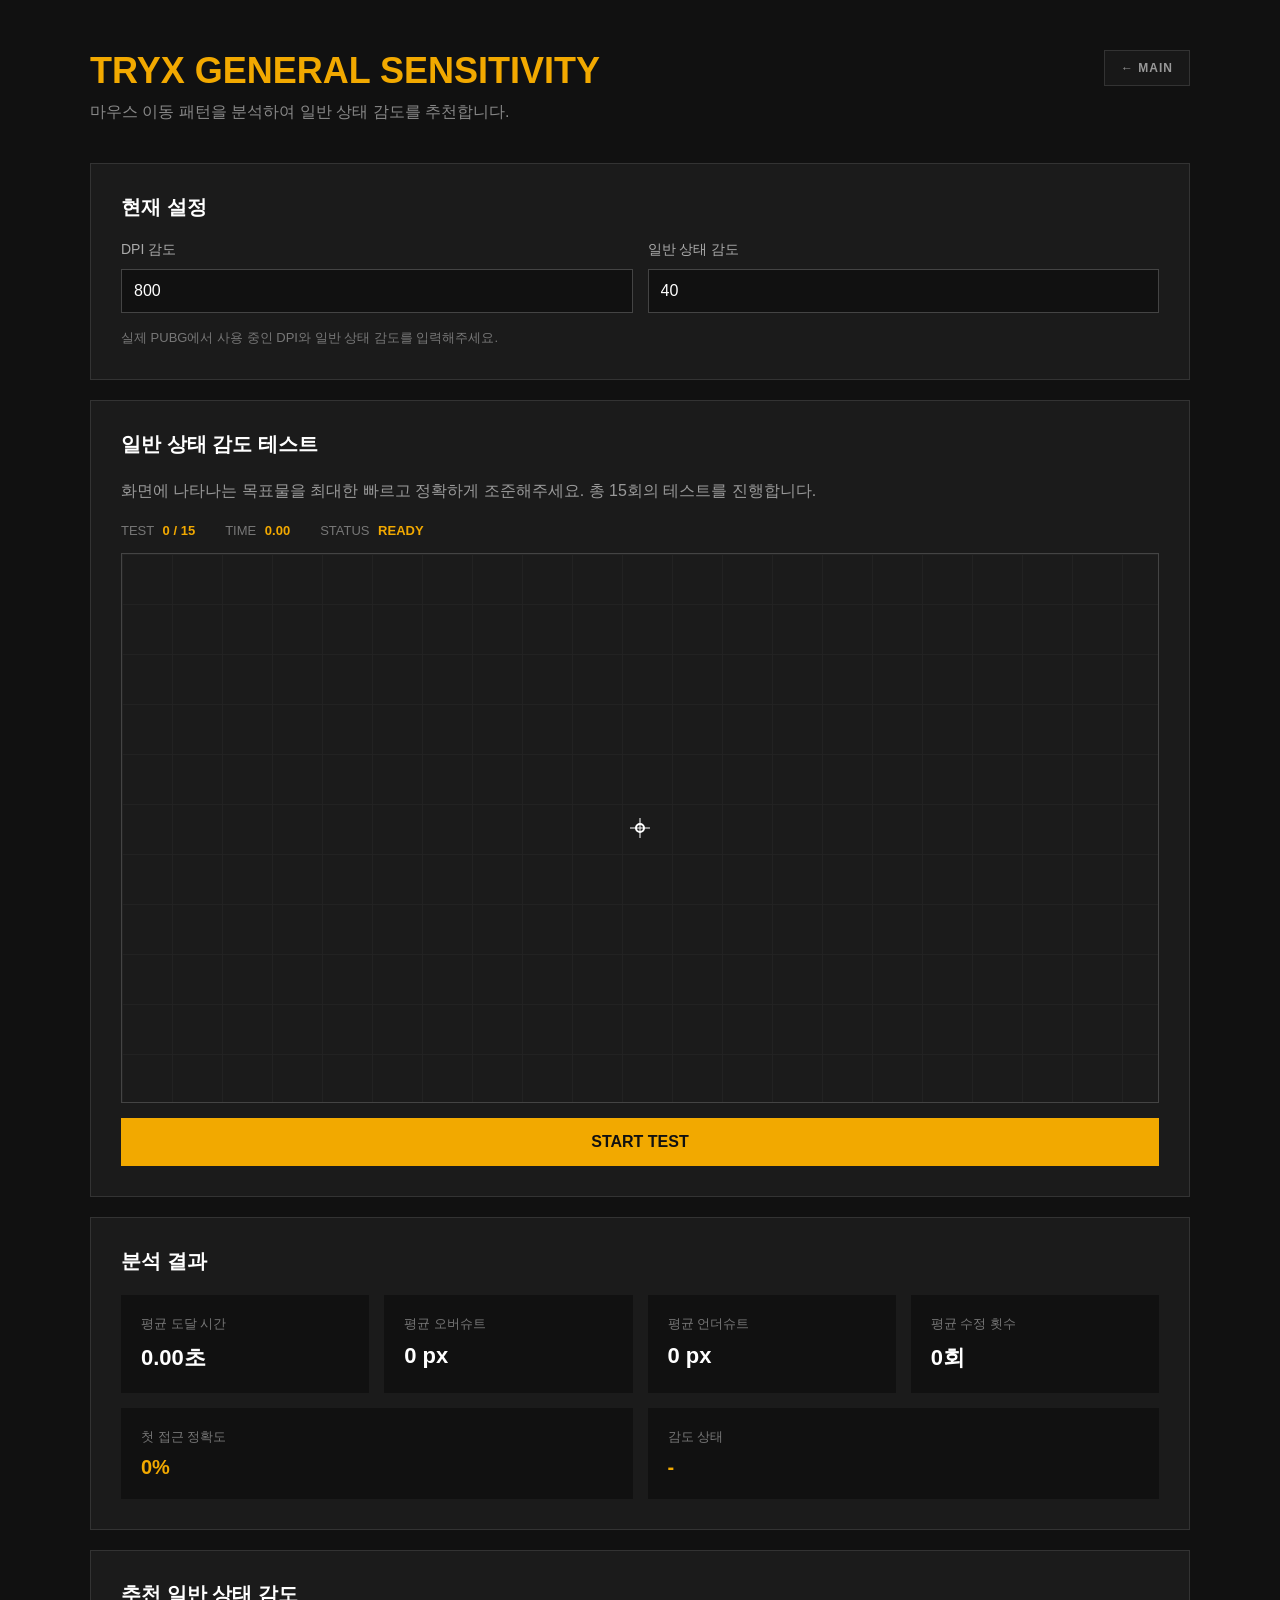
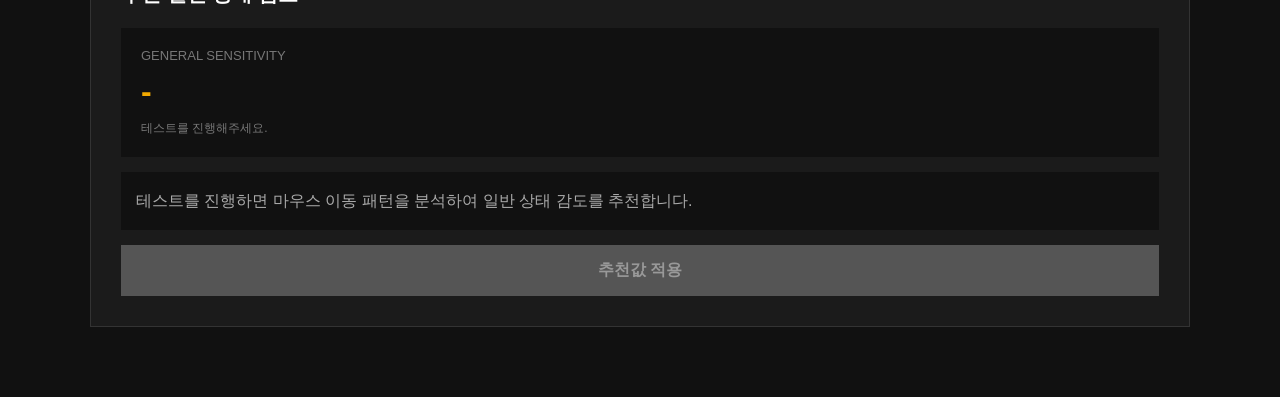
==== general.html @ aabb78b3 "feat : add genral sensitivity test" ====
<!DOCTYPE html>
<html lang="ko">
<head>
    <meta charset="UTF-8">
    <meta name="viewport" content="width=device-width, initial-scale=1.0">
    <title>TRYX General Sensitivity</title>
    <link rel="stylesheet" href="./css/general.css">
    <script src="./js/general.js" defer></script>
</head>
<body>
    <div id="wrap">
        <header class="page_header">
            <div class="page_header_text">
                <h1>TRYX GENERAL SENSITIVITY</h1>
                <p>마우스 이동 패턴을 분석하여 일반 상태 감도를 추천합니다.</p>
            </div>
            <a href="./index.html" class="home_btn">← MAIN</a>
        </header>
        <main>
            <section class="setting">
                <h2>현재 설정</h2>
                <div class="setting_grid">
                    <label>
                        DPI 감도
                        <input type="number" id="dpi" value="800" min="100" max="10000">
                    </label>
                    <label>
                        일반 상태 감도
                        <input type="number" id="general" value="40" min="0" max="100">
                    </label>
                </div>
                <p class="setting_note">
                    실제 PUBG에서 사용 중인 DPI와 일반 상태 감도를 입력해주세요.
                </p>
            </section>
            <section class="test" id="testSection">
                <h2>일반 상태 감도 테스트</h2>
                <p class="description">
                    화면에 나타나는 목표물을 최대한 빠르고 정확하게 조준해주세요.
                    총 15회의 테스트를 진행합니다.
                </p>
                <div class="test_info">
                    <span>
                        TEST
                        <strong id="roundText">0 / 15</strong>
                    </span>
                    <span>
                        TIME
                        <strong id="timeText">0.00</strong>
                    </span>
                    <span>
                        STATUS
                        <strong id="statusText">READY</strong>
                    </span>
                </div>
                <div id="aimArea">
                    <div id="crosshair"></div>
                    <div id="target"></div>
                    <div id="countdownOverlay"></div>
                </div>
                <button id="startBtn">START TEST</button>
            </section>
            <section class="result">
                <h2>분석 결과</h2>
                <div class="result_grid">
                    <div>
                        <span>평균 도달 시간</span>
                        <strong id="averageTime">0.00초</strong>
                    </div>
                    <div>
                        <span>평균 오버슈트</span>
                        <strong id="averageOvershoot">0 px</strong>
                    </div>
                    <div>
                        <span>평균 언더슈트</span>
                        <strong id="averageUndershoot">0 px</strong>
                    </div>
                    <div>
                        <span>평균 수정 횟수</span>
                        <strong id="averageCorrection">0회</strong>
                    </div>
                </div>
                <div class="control_result">
                    <div>
                        <span>첫 접근 정확도</span>
                        <strong id="firstAccuracy">0%</strong>
                    </div>
                    <div>
                        <span>감도 상태</span>
                        <strong id="sensitivityState">-</strong>
                    </div>
                </div>
            </section>
            <section class="recommend">
                <h2>추천 일반 상태 감도</h2>
                <div class="recommend_box">
                    <span>GENERAL SENSITIVITY</span>
                    <strong id="recommendGeneral">-</strong>
                    <small id="recommendState">테스트를 진행해주세요.</small>
                </div>
                <p id="feedback">
                    테스트를 진행하면 마우스 이동 패턴을 분석하여 일반 상태 감도를 추천합니다.
                </p>
                <button id="applyRecommendBtn" disabled>추천값 적용</button>
            </section>
        </main>
    </div>
</body>
</html>
---- css/general.css ----
* {
    margin: 0;
    padding: 0;
    box-sizing: border-box;
}

body {
    background: #111;
    color: #fff;
    font-family: Arial, sans-serif;
}

a {
    color: inherit;
    text-decoration: none;
}

#wrap {
    width: 1100px;
    margin: 0 auto;
    padding: 50px 0;
}

.page_header {
    display: flex;
    justify-content: space-between;
    align-items: flex-start;
    gap: 30px;
    margin-bottom: 40px;
}

.page_header_text {
    flex: 1;
}

.page_header h1 {
    font-size: 36px;
    color: #f2a900;
}

.page_header p {
    margin-top: 10px;
    color: #888;
}

.home_btn {
    flex-shrink: 0;
    padding: 10px 16px;
    color: #999;
    background: #181818;
    border: 1px solid #333;
    font-size: 12px;
    font-weight: bold;
    letter-spacing: 1px;
    transition: 0.2s;
}

.home_btn:hover {
    color: #f2a900;
    border-color: #f2a900;
}

section {
    padding: 30px;
    margin-bottom: 20px;
    background: #1b1b1b;
    border: 1px solid #333;
}

section h2 {
    margin-bottom: 20px;
    font-size: 20px;
}

.setting_grid {
    display: grid;
    grid-template-columns: repeat(2, 1fr);
    gap: 15px;
}

.setting label {
    display: flex;
    flex-direction: column;
    gap: 10px;
    color: #aaa;
    font-size: 14px;
}

.setting input {
    width: 100%;
    padding: 12px;
    background: #111;
    border: 1px solid #444;
    color: #fff;
    font-size: 16px;
}

.setting input:focus {
    outline: 1px solid #f2a900;
    border-color: #f2a900;
}

.setting_note {
    margin-top: 15px;
    color: #777;
    font-size: 13px;
    line-height: 1.6;
}

.description {
    margin-bottom: 20px;
    color: #999;
    line-height: 1.6;
}

.test_info {
    display: flex;
    gap: 30px;
    margin-bottom: 15px;
    flex-wrap: wrap;
}

.test_info span {
    color: #777;
    font-size: 13px;
}

.test_info strong {
    margin-left: 5px;
    color: #f2a900;
}

#aimArea {
    position: relative;
    width: 100%;
    height: 550px;
    overflow: hidden;
    cursor: none;
    user-select: none;
    border: 1px solid #444;
    background:
        linear-gradient(#222 1px, transparent 1px),
        linear-gradient(90deg, #222 1px, transparent 1px);
    background-size: 50px 50px;
}

#aimArea.testing {
    border-color: #705500;
}

#crosshair {
    position: absolute;
    left: 50%;
    top: 50%;
    width: 10px;
    height: 10px;
    transform: translate(-50%, -50%);
    border: 2px solid #fff;
    border-radius: 50%;
    pointer-events: none;
    z-index: 10;
}

#crosshair::before {
    content: "";
    position: absolute;
    left: 50%;
    top: -7px;
    width: 1px;
    height: 20px;
    background: #fff;
    transform: translateX(-50%);
}

#crosshair::after {
    content: "";
    position: absolute;
    left: -7px;
    top: 50%;
    width: 20px;
    height: 1px;
    background: #fff;
    transform: translateY(-50%);
}

#target {
    position: absolute;
    left: 70%;
    top: 40%;
    width: 42px;
    height: 42px;
    transform: translate(-50%, -50%);
    background: #f2a900;
    border: 4px solid #111;
    border-radius: 50%;
    box-shadow:
        0 0 0 2px #f2a900,
        0 0 15px rgba(242, 169, 0, 0.35);
    display: none;
    cursor: none;
    z-index: 5;
}

#target.show {
    display: block;
}

#countdownOverlay {
    position: absolute;
    left: 50%;
    top: 50%;
    transform: translate(-50%, -50%);
    color: #f2a900;
    font-size: 90px;
    font-weight: bold;
    text-shadow:
        0 0 10px rgba(242, 169, 0, 0.5);
    opacity: 0;
    pointer-events: none;
    z-index: 30;
}

#countdownOverlay.show {
    opacity: 1;
}

#startBtn,
#applyRecommendBtn {
    width: 100%;
    padding: 15px;
    border: none;
    background: #f2a900;
    color: #111;
    font-size: 16px;
    font-weight: bold;
    cursor: pointer;
}

#startBtn {
    margin-top: 15px;
}

#startBtn:hover,
#applyRecommendBtn:hover {
    background: #ffc238;
}

#startBtn:disabled,
#applyRecommendBtn:disabled {
    background: #555;
    color: #999;
    cursor: not-allowed;
}

.result_grid {
    display: grid;
    grid-template-columns: repeat(4, 1fr);
    gap: 15px;
}

.result_grid div,
.control_result div,
.recommend_box {
    display: flex;
    flex-direction: column;
    gap: 10px;
    padding: 20px;
    background: #111;
}

.result_grid span,
.control_result span,
.recommend_box span {
    color: #777;
    font-size: 13px;
}

.result_grid strong {
    font-size: 22px;
}

.control_result {
    display: grid;
    grid-template-columns: repeat(2, 1fr);
    gap: 15px;
    margin-top: 15px;
}

.control_result strong {
    color: #f2a900;
    font-size: 20px;
}

.recommend_box {
    margin-bottom: 15px;
}

.recommend_box strong {
    color: #f2a900;
    font-size: 32px;
}

.recommend_box small {
    color: #777;
    font-size: 12px;
}

#feedback {
    padding: 15px;
    background: #111;
    color: #aaa;
    line-height: 1.7;
}

#applyRecommendBtn {
    margin-top: 15px;
}

.test:fullscreen {
    width: 100%;
    height: 100%;
    margin: 0;
    padding: 30px 50px;
    border: none;
    background: #111;
    display: flex;
    flex-direction: column;
}

.test:fullscreen h2 {
    margin-bottom: 10px;
}

.test:fullscreen .description {
    margin-bottom: 10px;
}

.test:fullscreen .test_info {
    margin-bottom: 10px;
}

.test:fullscreen #aimArea {
    flex: 1;
    height: auto;
    min-height: 0;
}

.test:fullscreen #startBtn {
    display: none;
}

@media (max-width: 1150px) {
    #wrap {
        width: 90%;
    }
}

@media (max-width: 800px) {
    .setting_grid {
        grid-template-columns: 1fr;
    }

    .result_grid {
        grid-template-columns: repeat(2, 1fr);
    }

    .control_result {
        grid-template-columns: 1fr;
    }

    #aimArea {
        height: 450px;
    }
}

@media (max-width: 520px) {
    .page_header {
        gap: 15px;
    }

    .page_header h1 {
        font-size: 27px;
    }

    .home_btn {
        padding: 8px 12px;
        font-size: 11px;
    }

    section {
        padding: 20px;
    }

    .result_grid {
        grid-template-columns: 1fr;
    }

    #aimArea {
        height: 400px;
    }
}
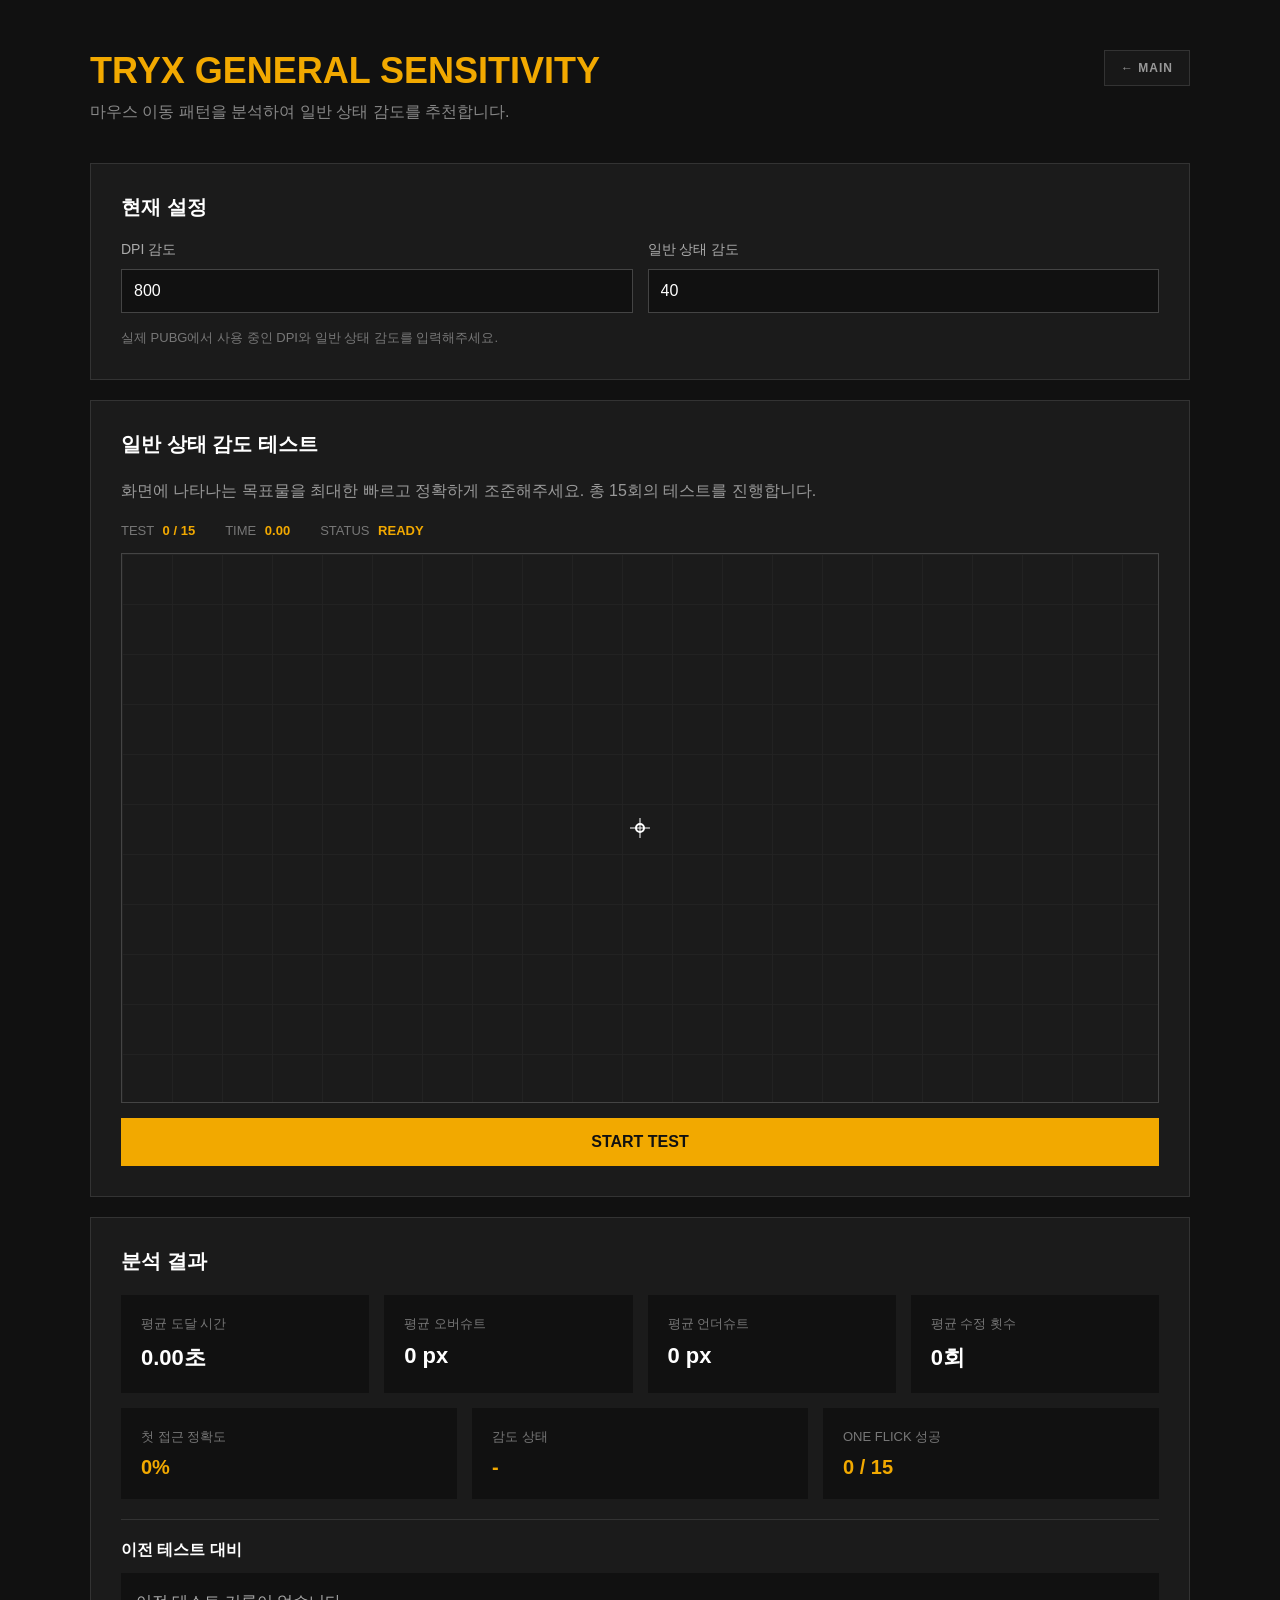
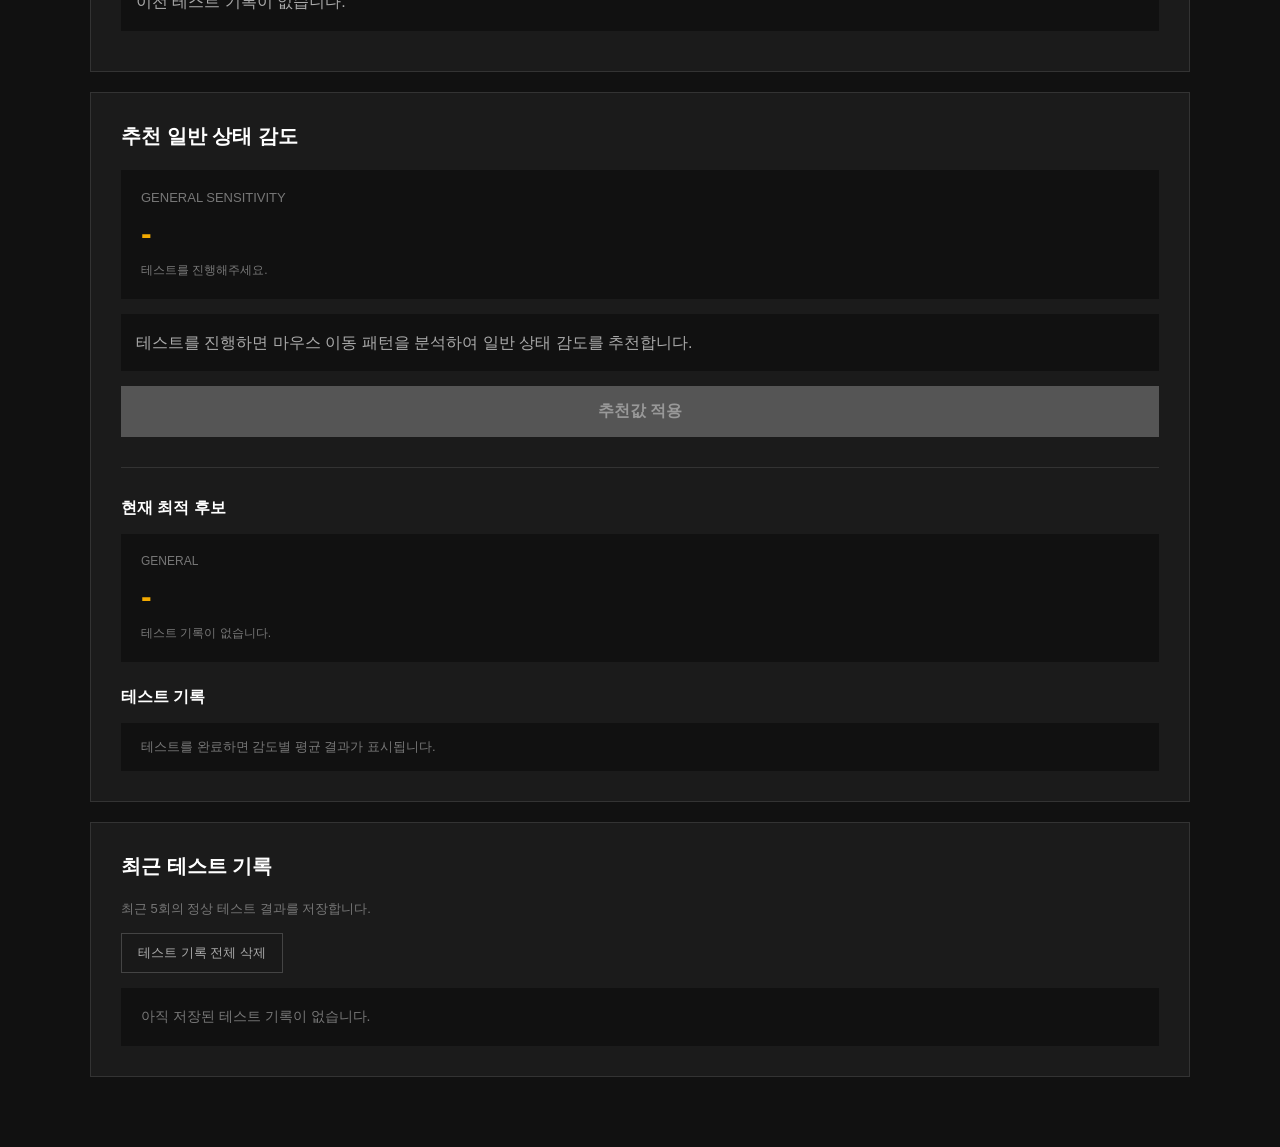
==== commit 40534730: "feat : unify general sensitivity test workflow" ====
--- a/general.html
+++ b/general.html
@@ -89,6 +89,15 @@
                         <span>감도 상태</span>
                         <strong id="sensitivityState">-</strong>
                     </div>
+                    <div>
+                        <span>ONE FLICK 성공</span>
+                        <strong id="oneFlickSuccessCount">0 / 15</strong>
+                    </div>
+                </div>
+                <div class="general_comparison">
+                    <h3>이전 테스트 대비</h3>
+                    <p id="generalComparisonSummary">이전 테스트 기록이 없습니다.</p>
+                    <div id="generalComparisonGrid" class="general_comparison_grid"></div>
                 </div>
             </section>
             <section class="recommend">
@@ -102,8 +111,28 @@
                     테스트를 진행하면 마우스 이동 패턴을 분석하여 일반 상태 감도를 추천합니다.
                 </p>
                 <button id="applyRecommendBtn" disabled>추천값 적용</button>
+                <div class="sensitivity_history">
+                    <h3>현재 최적 후보</h3>
+                    <div class="best_candidate">
+                        <span>GENERAL</span>
+                        <strong id="bestSensitivity">-</strong>
+                        <small id="bestSensitivityState">테스트 기록이 없습니다.</small>
+                    </div>
+                    <h3>테스트 기록</h3>
+                    <div id="sensitivityHistoryList" class="history_list">
+                        <p class="history_empty">테스트를 완료하면 감도별 평균 결과가 표시됩니다.</p>
+                    </div>
+                </div>
+            </section>
+            <section class="recent_history">
+                <h2>최근 테스트 기록</h2>
+                <p class="recent_history_note">최근 5회의 정상 테스트 결과를 저장합니다.</p>
+                <button id="clearGeneralHistoryBtn">테스트 기록 전체 삭제</button>
+                <div id="generalHistoryList">
+                    <p class="recent_history_empty">아직 저장된 테스트 기록이 없습니다.</p>
+                </div>
             </section>
         </main>
     </div>
 </body>
-</html>+</html>
--- a/css/general.css
+++ b/css/general.css
@@ -205,6 +205,33 @@
     display: block;
 }
 
+#target::after {
+    content : "";
+    position: absolute;
+    left : 50%;
+    top : 50%;
+    width : 100%;
+    height: 100%;
+    border-radius: 50%;
+    background: #a76f00;
+    transform: translate(-50%, -50%) scale(0);
+    pointer-events: none;
+}
+
+#target.holding::after {
+    animation: targetHoldProgress var(--target-hold-time, 1000ms) linear forwards;
+}
+
+@keyframes targetHoldProgress {
+    from {
+        transform: translate(-50%, -50%) scale(0.15);
+    }
+
+    to {
+        transform: translate(-50%, -50%) scale(1);
+    }
+}
+
 #countdownOverlay {
     position: absolute;
     left: 50%;
@@ -281,7 +308,7 @@
 
 .control_result {
     display: grid;
-    grid-template-columns: repeat(2, 1fr);
+    grid-template-columns: repeat(3, 1fr);
     gap: 15px;
     margin-top: 15px;
 }
@@ -291,6 +318,67 @@
     font-size: 20px;
 }
 
+.control_result small {
+    color: #777;
+    font-size: 12px;
+}
+
+.general_comparison {
+    margin-top: 20px;
+    padding-top: 20px;
+    border-top: 1px solid #333;
+}
+
+.general_comparison h3 {
+    margin-bottom: 12px;
+    font-size: 16px;
+}
+
+#generalComparisonSummary {
+    padding: 15px;
+    background: #111;
+    color: #aaa;
+    line-height: 1.7;
+}
+
+.general_comparison_grid {
+    display: grid;
+    grid-template-columns: repeat(4, 1fr);
+    gap: 10px;
+    margin-top: 10px;
+}
+
+.general_comparison_item {
+    padding: 15px;
+    background: #111;
+}
+
+.general_comparison_item span,
+.general_comparison_item small {
+    display: block;
+    color: #777;
+    font-size: 12px;
+}
+
+.general_comparison_item strong {
+    display: block;
+    margin: 8px 0;
+    color: #fff;
+    font-size: 14px;
+}
+
+.general_comparison_item .improved {
+    color: #58c77b;
+}
+
+.general_comparison_item .worse {
+    color: #e56565;
+}
+
+.general_comparison_item .same {
+    color: #888;
+}
+
 .recommend_box {
     margin-bottom: 15px;
 }
@@ -314,6 +402,163 @@
 
 #applyRecommendBtn {
     margin-top: 15px;
+}
+
+.sensitivity_history {
+    margin-top: 30px;
+    padding-top: 30px;
+    border-top: 1px solid #333;
+}
+
+.sensitivity_history h3 {
+    margin-bottom: 15px;
+    font-size: 16px;
+}
+
+.best_candidate {
+    display: flex;
+    flex-direction: column;
+    gap: 10px;
+    padding: 20px;
+    margin-bottom: 25px;
+    background: #111;
+}
+
+.best_candidate span,
+.best_candidate small,
+.history_item small {
+    color: #777;
+    font-size: 12px;
+}
+
+.best_candidate strong {
+    color: #f2a900;
+    font-size: 32px;
+}
+
+.history_list {
+    display: grid;
+    gap: 10px;
+}
+
+.history_item {
+    display: flex;
+    align-items: center;
+    gap: 15px;
+    padding: 15px 20px;
+    background: #111;
+}
+
+.history_item strong {
+    min-width: 50px;
+    color: #f2a900;
+    font-size: 18px;
+}
+
+.history_item span {
+    flex: 1;
+    color: #aaa;
+}
+
+.history_empty {
+    padding: 15px 20px;
+    background: #111;
+    color: #777;
+    font-size: 13px;
+}
+
+.recent_history_note {
+    margin-bottom: 15px;
+    color: #777;
+    font-size: 13px;
+}
+
+#clearGeneralHistoryBtn {
+    margin-bottom: 15px;
+    padding: 10px 16px;
+    background: #191919;
+    border: 1px solid #444;
+    color: #aaa;
+    font-size: 13px;
+    cursor: pointer;
+}
+
+#clearGeneralHistoryBtn:hover {
+    color: #f2a900;
+    border-color: #f2a900;
+}
+
+#generalHistoryList {
+    display: flex;
+    flex-direction: column;
+    gap: 12px;
+}
+
+.recent_history_empty,
+.recent_history_item {
+    padding: 20px;
+    background: #111;
+}
+
+.recent_history_empty {
+    color: #777;
+    font-size: 14px;
+}
+
+.recent_history_top {
+    display: flex;
+    justify-content: space-between;
+    gap: 15px;
+    margin-bottom: 12px;
+}
+
+.recent_history_title {
+    color: #f2a900;
+    font-size: 16px;
+}
+
+.recent_history_date {
+    color: #666;
+    font-size: 12px;
+}
+
+.recent_history_setting,
+.recent_history_pattern,
+.recent_history_recommend {
+    color: #aaa;
+    font-size: 13px;
+    line-height: 1.7;
+}
+
+.recent_history_metrics {
+    display: grid;
+    grid-template-columns: repeat(4, 1fr);
+    gap: 10px;
+    margin: 12px 0;
+}
+
+.recent_history_metrics div {
+    padding: 12px;
+    background: #181818;
+}
+
+.recent_history_metrics span {
+    display: block;
+    margin-bottom: 6px;
+    color: #666;
+    font-size: 12px;
+}
+
+.recent_history_metrics strong {
+    font-size: 15px;
+}
+
+.recent_history_recommend {
+    margin-top: 10px;
+}
+
+.recent_history_recommend strong {
+    color: #f2a900;
 }
 
 .test:fullscreen {
@@ -368,6 +613,11 @@
         grid-template-columns: 1fr;
     }
 
+    .general_comparison_grid,
+    .recent_history_metrics {
+        grid-template-columns: repeat(2, 1fr);
+    }
+
     #aimArea {
         height: 450px;
     }
@@ -395,7 +645,12 @@
         grid-template-columns: 1fr;
     }
 
+    .general_comparison_grid,
+    .recent_history_metrics {
+        grid-template-columns: 1fr;
+    }
+
     #aimArea {
         height: 400px;
     }
-}+}
